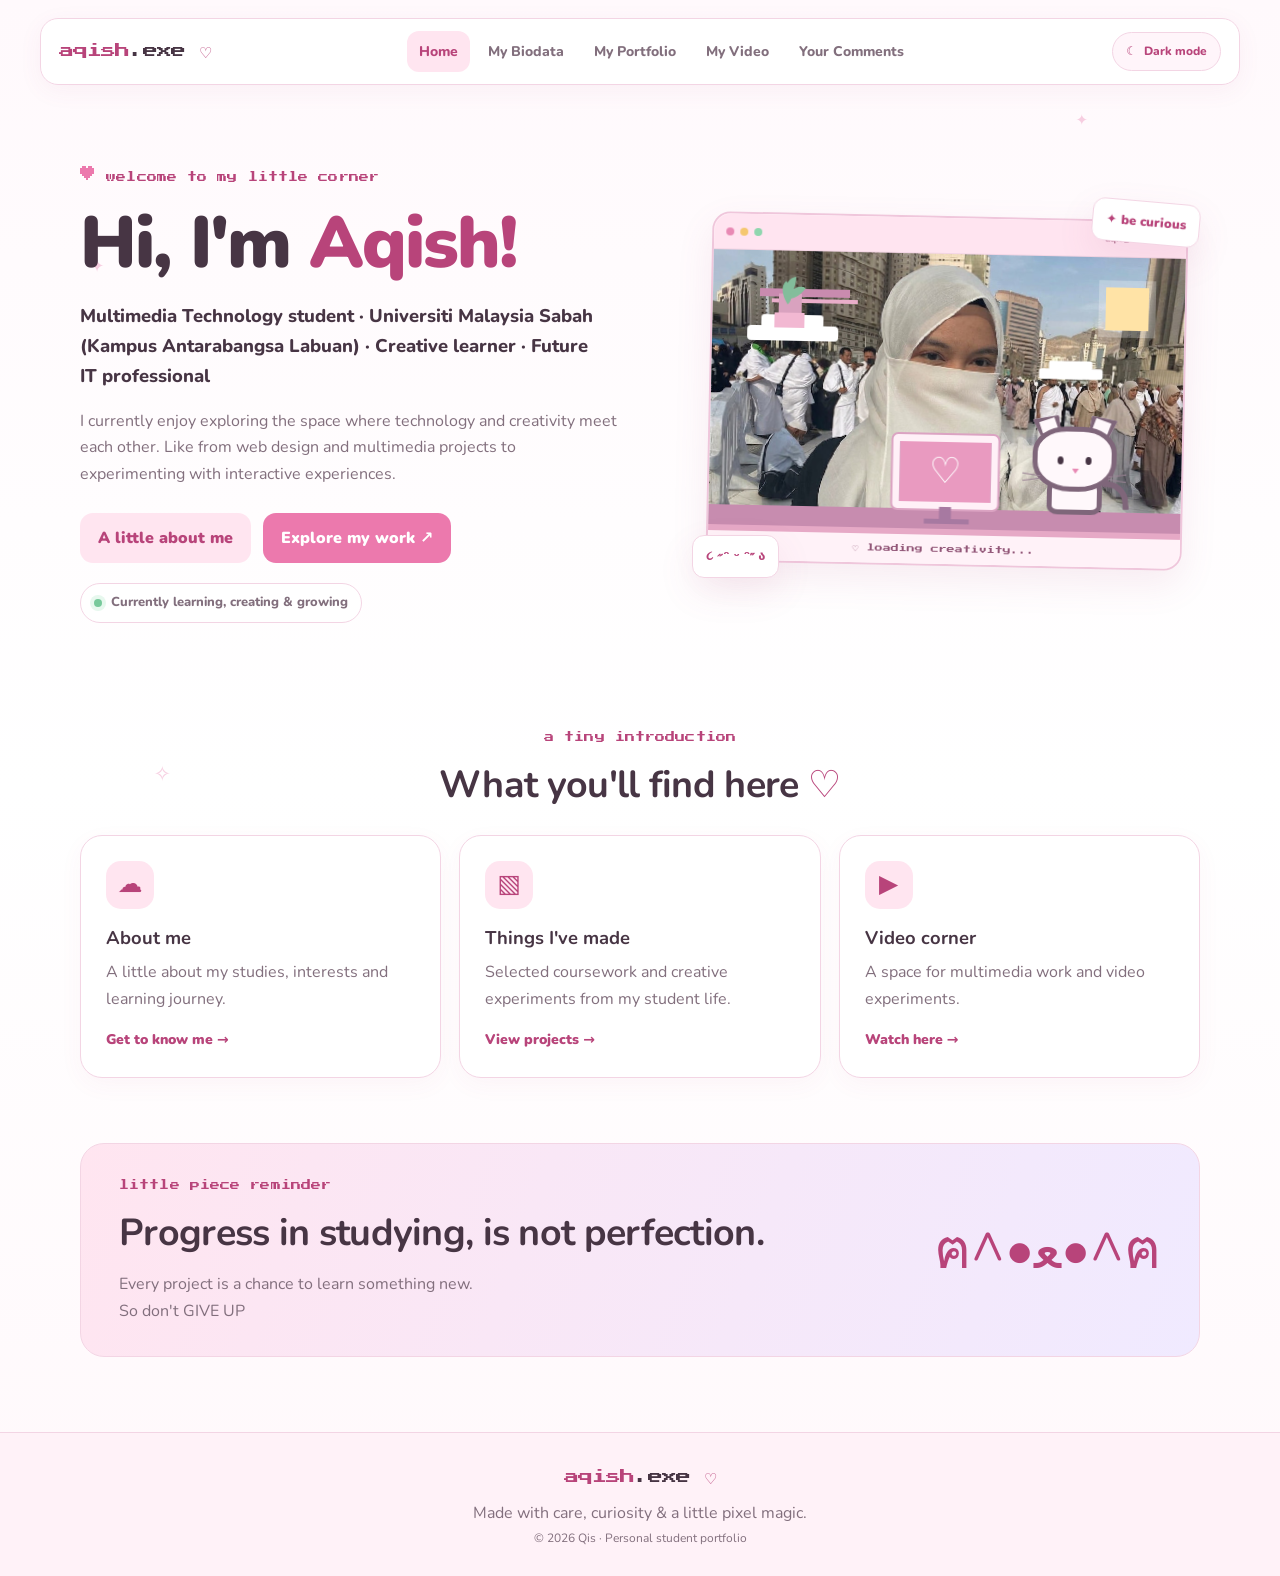
==== index.html @ 96b13cdb "Add files via upload" ====
<!doctype html>
<html lang="en">
<head>
  <meta charset="utf-8">
  <meta name="viewport" content="width=device-width, initial-scale=1">
  <meta name="description" content="Qis's pastel pixel-inspired personal portfolio.">
  <title>Qis.exe ♡ | Home</title>
  <link rel="stylesheet" href="css/style.css">
  <script src="js/main.js" defer></script>
</head>
<body>

  <!-- BACKGROUND PIXEL SKY -->
  <div class="pixel-sky" aria-hidden="true">
    <span>✦</span><span>♡</span><span>✧</span><span>✦</span>
  </div>

  <!-- HEADER -->
  <header class="site-header">
    <a class="logo" href="index.html" aria-label="Qis home">aqish<span>.exe</span> ♡</a>
    <button class="menu-toggle" aria-expanded="false" aria-controls="site-nav">
      ☰ <span class="sr-only">Toggle navigation</span>
    </button>
    <nav id="site-nav" class="site-nav" aria-label="Main navigation">
      <a class="active" href="index.html">Home</a>
      <a href="biodata.html">My Biodata</a>
      <a href="portfolio.html">My Portfolio</a>
      <a href="video.html">My Video</a>
      <a href="comments.html">Your Comments</a>
    </nav>
    <button class="theme-toggle" id="theme-toggle" type="button" aria-label="Switch to dark mode" title="Switch theme">
      ☾ <span>Dark mode</span>
    </button>
  </header>

  <!-- MAIN CONTENT -->
  <main>
    
    <!-- HERO SECTION -->
    <section class="hero container">
      
      <!-- HERO TEXT -->
      <div class="hero-copy">
        <p class="eyebrow"><span class="pixel-heart">♥</span> welcome to my little corner</p>
        <h1>Hi, I'm <span class="pink-text">Aqish!</span></h1>
        <p class="hero-subtitle">Multimedia Technology student · Universiti Malaysia Sabah (Kampus Antarabangsa Labuan) · Creative learner · Future IT professional</p>
        <p class="body-copy">I currently enjoy exploring the space where technology and creativity meet each other. Like from web design and multimedia projects to experimenting with interactive experiences.</p>
        
        <div class="hero-actions">
          <a class="button button-soft" href="biodata.html">A little about me</a>
          <a class="button button-primary" href="portfolio.html">Explore my work ↗</a>
        </div>
        
        <div class="status-pill">
          <span class="status-dot"></span> Currently learning, creating & growing
        </div>
      </div>

      <!-- HERO ART / PIXEL ROOM -->
      <div class="hero-art">
        <div class="art-window">
          <div class="window-bar">
            <span></span><span></span><span></span>
            <b>aqis_world.exe</b>
          </div>
          
          <div class="pixel-room" role="img" aria-label="Decorative pastel pixel-style room with a cat and computer">
            <div class="pixel-sun"></div>
            <div class="pixel-cloud cloud-one"></div>
            <div class="pixel-cloud cloud-two"></div>
            
            <div class="shelf"></div>
            <div class="plant">
              <i></i><i></i><i></i><b></b>
            </div>
            <div class="my-avatar">
        <img src="assets\w.png" alt="Aqish">
      </div>
            <div class="desk"></div>
            <div class="monitor">
              <div class="screen-heart">♡</div>
              <div class="monitor-stand"></div>
            </div>
            
            <div class="cat">
              <div class="cat-ear left"></div>
              <div class="cat-ear right"></div>
              <div class="cat-face">
                <i class="eye left"></i>
                <i class="eye right"></i>
                <i class="nose"></i>
                <i class="whisker w1"></i>
                <i class="whisker w2"></i>
                <i class="whisker w3"></i>
                <i class="whisker w4"></i>
              </div>
              <div class="cat-body"></div>
              <div class="cat-tail"></div>
            </div>
            
            <div class="room-caption">♡ loading creativity...</div>
          </div>
        </div>
        
        <div class="floating-note note-top">✦ be curious</div>
        <div class="floating-note note-bottom">૮ ˶ᵔ ᵕ ᵔ˶ ა</div>
      </div>

    </section>

    <!-- FEATURE GRID SECTION -->
    <section class="container section-block">
      <div class="section-heading">
        <p class="eyebrow">a tiny introduction</p>
        <h2>What you'll find here <span class="pink-text">♡</span></h2>
      </div>
      
      <div class="feature-grid">
        <a class="feature-card" href="biodata.html">
          <span class="feature-icon">☁</span>
          <h3>About me</h3>
          <p>A little about my studies, interests and learning journey.</p>
          <span class="card-link">Get to know me →</span>
        </a>

        <a class="feature-card" href="portfolio.html">
          <span class="feature-icon">▧</span>
          <h3>Things I've made</h3>
          <p>Selected coursework and creative experiments from my student life.</p>
          <span class="card-link">View projects →</span>
        </a>

        <a class="feature-card" href="video.html">
          <span class="feature-icon">▶</span>
          <h3>Video corner</h3>
          <p>A space for multimedia work and video experiments.</p>
          <span class="card-link">Watch here →</span>
        </a>
      </div>
    </section>

    <!-- MINI BANNER -->
    <section class="container mini-banner">
      <div>
        <p class="eyebrow">little piece reminder</p>
        <h2>Progress in studying, is not perfection.</h2>
        <p>Every project is a chance to learn something new.<br> So don't GIVE UP</p>
      </div>
      <span class="banner-cat" aria-hidden="true">ฅ^•ﻌ•^ฅ</span>
    </section>

  </main>

  <!-- FOOTER -->
  <footer class="site-footer">
    <a class="logo" href="index.html">aqish<span>.exe</span> ♡</a>
    <p>Made with care, curiosity & a little pixel magic.</p>
    <p class="footer-small">© <span data-year></span> Qis · Personal student portfolio</p>
  </footer>

</body>
</html>
---- css/style.css ----
@import url('https://fonts.googleapis.com/css2?family=Nunito:wght@400;500;600;700;800;900&family=Press+Start+2P&display=swap');

:root {
  --pink: #ec79ad;
  --pink-dark: #b8447a;
  --pink-light: #ffe5f0;
  --pink-pale: #fff5fa;
  --lavender: #eee8ff;
  --ink: #473544;
  --muted: #826f7d;
  --white: #fff;
  --line: #f3d5e4;
  --shadow: 0 14px 36px rgba(176, 75, 125, .10);
  --radius: 22px;
  --pixel: 'Press Start 2P', monospace;
  --body: 'Nunito', system-ui, sans-serif;
}

*,
*::before,
*::after {
  box-sizing: border-box;
}

html {
  scroll-behavior: smooth;
}

body {
  margin: 0;
  background: linear-gradient(180deg, #fff9fc 0%, #fff 50%, #fff8fb 100%);
  color: var(--ink);
  font-family: var(--body);
  font-size: 16px;
  line-height: 1.65;
}

a {
  color: inherit;
  text-decoration: none;
}

img,
video {
  max-width: 100%;
}

button,
input,
textarea,
select {
  font: inherit;
}

.container {
  width: min(1120px, calc(100% - 40px));
  margin-inline: auto;
}

/* =====================================================
   HEADER & NAVIGATION
   ================================================     */
.site-header {
  width: min(1200px, calc(100% - 40px));
  margin: 18px auto 0;
  padding: 12px 18px;
  display: flex;
  align-items: center;
  justify-content: space-between;
  gap: 20px;
  background: rgba(255, 255, 255, .88);
  border: 1px solid var(--line);
  border-radius: 18px;
  box-shadow: 0 6px 24px rgba(176, 75, 125, .06);
  position: relative;
  z-index: 5;
}

.logo {
  font-family: var(--pixel);
  font-size: 15px;
  white-space: nowrap;
  color: var(--pink-dark);
  letter-spacing: -1px;
}

.logo span {
  color: var(--ink);
}

.site-nav {
  display: flex;
  align-items: center;
  gap: 6px;
}

.site-nav a {
  padding: 9px 12px;
  border-radius: 12px;
  color: var(--muted);
  font-weight: 800;
  font-size: 14px;
  transition: background .2s, color .2s, transform .2s;
}

.site-nav a:hover,
.site-nav a.active {
  background: var(--pink-light);
  color: var(--pink-dark);
}

.site-nav a:hover {
  transform: translateY(-2px);
}

.menu-toggle {
  display: none;
  border: 1px solid var(--line);
  background: var(--pink-pale);
  color: var(--pink-dark);
  border-radius: 10px;
  padding: 7px 11px;
  cursor: pointer;
}

/* =====================================================
   HERO SECTION (HOME)
   ================================================     */
.hero {
  display: grid;
  grid-template-columns: 1.05fr .95fr;
  gap: 55px;
  align-items: center;
  padding-top: 75px;
  padding-bottom: 75px;
  min-height: 550px;
}

.eyebrow {
  font-family: var(--pixel);
  font-size: 10px;
  line-height: 1.8;
  color: var(--pink-dark);
  letter-spacing: .1px;
  margin: 0 0 16px;
}

.pixel-heart {
  color: var(--pink);
  font-size: 16px;
}

.hero h1,
.page-intro h1 {
  font-size: clamp(2.6rem, 6vw, 4.5rem);
  letter-spacing: -2px;
  line-height: 1.08;
  margin: 0 0 18px;
  font-weight: 900;
}

.pink-text {
  color: var(--pink-dark);
}

.hero-subtitle {
  font-size: 1.15rem;
  font-weight: 800;
  max-width: 520px;
  margin: 0 0 12px;
}

.body-copy {
  color: var(--muted);
  max-width: 540px;
}

.hero-actions {
  display: flex;
  flex-wrap: wrap;
  gap: 12px;
  margin: 26px 0 20px;
}

.button {
  display: inline-flex;
  align-items: center;
  justify-content: center;
  gap: 8px;
  border: 0;
  border-radius: 13px;
  padding: 12px 18px;
  font-weight: 900;
  cursor: pointer;
  transition: transform .2s, box-shadow .2s, background .2s;
}

.button:hover {
  transform: translateY(-3px);
  box-shadow: 0 8px 18px rgba(176, 75, 125, .16);
}

.button-primary {
  background: var(--pink);
  color: white;
}

.button-primary:hover {
  background: var(--pink-dark);
}

.button-soft {
  background: var(--pink-light);
  color: var(--pink-dark);
}

.status-pill {
  display: inline-flex;
  align-items: center;
  gap: 9px;
  border: 1px solid var(--line);
  background: white;
  border-radius: 99px;
  padding: 8px 13px;
  color: var(--muted);
  font-size: 13px;
  font-weight: 800;
}

.status-dot {
  width: 8px;
  height: 8px;
  background: #77c99b;
  border-radius: 50%;
  box-shadow: 0 0 0 4px #e7f8ee;
}

/* =====================================================
   HERO ART / PIXEL ROOM
   ================================================     */
.hero-art {
  position: relative;
  padding: 15px;
}

.art-window {
  overflow: hidden;
  background: white;
  border: 2px solid #efc6db;
  border-radius: 18px;
  box-shadow: var(--shadow);
  transform: rotate(1.2deg);
  animation: float 5s ease-in-out infinite;
}

.window-bar {
  height: 36px;
  background: #ffe4f0;
  display: flex;
  align-items: center;
  gap: 6px;
  padding: 0 12px;
  border-bottom: 1px solid var(--line);
}

.window-bar>span {
  height: 8px;
  width: 8px;
  border-radius: 50%;
  background: #e889b4;
}

.window-bar>span:nth-child(2) {
  background: #f5c76f;
}

.window-bar>span:nth-child(3) {
  background: #8fd6ae;
}

.window-bar b {
  font-size: 10px;
  color: #9e5478;
  margin-left: auto;
}

.pixel-room {
  height: 310px;
  position: relative;
  overflow: hidden;
  background: linear-gradient(#dff4ff 0 56%, #f7d9e8 56%);
  image-rendering: pixelated;
}

.pixel-sun {
  position: absolute;
  width: 43px;
  height: 43px;
  background: #ffe3a6;
  right: 36px;
  top: 30px;
  box-shadow: 0 0 0 7px rgba(255, 255, 255, .25);
}

.pixel-cloud {
  position: absolute;
  width: 64px;
  height: 15px;
  background: #fff;
  border-radius: 4px;
  top: 75px;
  left: 35px;
  box-shadow: 13px -12px 0 -1px #fff, 27px 0 #fff;
}

.cloud-two {
  left: auto;
  right: 90px;
  top: 110px;
  transform: scale(.7);
}

.shelf {
  position: absolute;
  top: 38px;
  left: 10%;
  width: 90px;
  height: 8px;
  background: #c98baf;
  box-shadow: 10px 8px 0 -2px #e9aeca;
}

.plant {
  position: absolute;
  left: 14%;
  width: 23px;
  height: 34px;
  background: #d9a2bf;
  top: 43px;
}

.plant i {
  position: absolute;
  bottom: 25px;
  left: 2px;
  width: 12px;
  height: 20px;
  background: #83bd9b;
  transform: rotate(-35deg);
  border-radius: 100% 0 100% 0;
}

.plant i:nth-child(2) {
  left: 10px;
  transform: rotate(35deg);
}

.plant i:nth-child(3) {
  left: 5px;
  bottom: 31px;
  transform: rotate(0);
}

.plant b {
  position: absolute;
  bottom: 0;
  left: -4px;
  width: 30px;
  height: 15px;
  background: #f2b8d2;
}

.desk {
  position: absolute;
  bottom: 35px;
  left: 0;
  right: 0;
  height: 20px;
  background: #c78caf;
  box-shadow: 0 20px 0 20px #e6a9c6;
}

.monitor {
  position: absolute;
  bottom: 55px;
  left: 50%;
  transform: translateX(-50%);
  width: 105px;
  height: 74px;
  background: #a779a1;
  border: 7px solid #fff0f7;
  border-radius: 5px;
  box-shadow: 0 0 0 2px #dba3c2;
}

.monitor:after {
  content: "";
  position: absolute;
  bottom: -19px;
  left: 40px;
  width: 12px;
  height: 14px;
  background: #a779a1;
}

.screen-heart {
  position: absolute;
  inset: 0;
  display: grid;
  place-items: center;
  color: white;
  font-size: 36px;
  background: #e99ac0;
}

.monitor-stand {
  position: absolute;
  bottom: -22px;
  left: 25px;
  width: 45px;
  height: 5px;
  background: #a779a1;
}

.cat {
  position: absolute;
  bottom: 53px;
  right: 13%;
  width: 92px;
  height: 100px;
  animation: catBob 3s ease-in-out infinite;
}

.cat-ear {
  position: absolute;
  top: 1px;
  width: 26px;
  height: 31px;
  background: #fff8fb;
  border: 5px solid #7f667a;
  z-index: 2;
}

.cat-ear.left {
  left: 8px;
  transform: rotate(-20deg);
  clip-path: polygon(0 0, 100% 15%, 80% 100%, 15% 100%);
}

.cat-ear.right {
  right: 8px;
  transform: rotate(20deg);
  clip-path: polygon(0 15%, 100% 0, 85% 100%, 20% 100%);
}

.cat-face {
  position: absolute;
  z-index: 3;
  top: 13px;
  left: 4px;
  width: 84px;
  height: 65px;
  border: 5px solid #7f667a;
  background: #fff8fb;
  border-radius: 40% 40% 45% 45%;
}

.eye {
  position: absolute;
  top: 25px;
  width: 6px;
  height: 8px;
  background: #473544;
  border-radius: 50%;
}

.eye.left {
  left: 20px;
}

.eye.right {
  right: 20px;
}

.nose {
  position: absolute;
  top: 37px;
  left: 35px;
  width: 7px;
  height: 5px;
  background: #e889b4;
  clip-path: polygon(0 0, 100% 0, 50% 100%);
}

.whisker {
  position: absolute;
  width: 18px;
  height: 1px;
  background: #9b8495;
  top: 43px;
}

.w1 {
  left: -15px;
  transform: rotate(8deg);
}

.w2 {
  left: -15px;
  top: 48px;
  transform: rotate(-8deg);
}

.w3 {
  right: -15px;
  transform: rotate(-8deg);
}

.w4 {
  right: -15px;
  top: 48px;
  transform: rotate(8deg);
}

.cat-body {
  position: absolute;
  bottom: -1px;
  left: 19px;
  width: 55px;
  height: 44px;
  border: 5px solid #7f667a;
  border-radius: 45% 45% 20% 20%;
  background: #fff8fb;
}

.cat-tail {
  position: absolute;
  bottom: 4px;
  right: -8px;
  width: 25px;
  height: 30px;
  border: 6px solid #7f667a;
  border-left: 0;
  border-bottom: 0;
  border-radius: 0 22px 0 0;
  transform: rotate(-5deg);
}

.room-caption {
  position: absolute;
  bottom: 0;
  left: 0;
  right: 0;
  text-align: center;
  font-family: var(--pixel);
  font-size: 8px;
  color: #925778;
  background: #fff2f8;
  padding: 8px;
}

.floating-note {
  position: absolute;
  background: white;
  border: 1px solid var(--line);
  border-radius: 12px;
  padding: 10px 13px;
  box-shadow: var(--shadow);
  font-weight: 900;
  color: var(--pink-dark);
  font-size: 13px;
  animation: float 4s ease-in-out infinite;
}

.note-top {
  top: 0;
  right: 0;
  transform: rotate(5deg);
}

.note-bottom {
  bottom: 3px;
  left: -2px;
  animation-delay: -2s;
}

/* =====================================================
   SECTIONS, CARDS & GRIDS
   ================================================     */
.section-block {
  padding-top: 30px;
  padding-bottom: 65px;
}

.section-heading {
  text-align: center;
  margin: 0 auto 28px;
  max-width: 720px;
}

.section-heading h2,
.mini-banner h2 {
  font-size: clamp(1.7rem, 3vw, 2.35rem);
  line-height: 1.2;
  margin: 0 0 10px;
  letter-spacing: -.7px;
}

.section-heading p:last-child {
  margin-bottom: 0;
}

.feature-grid {
  display: grid;
  grid-template-columns: repeat(3, 1fr);
  gap: 18px;
}

.feature-card,
.card-surface {
  background: white;
  border: 1px solid var(--line);
  border-radius: var(--radius);
  padding: 25px;
  box-shadow: 0 7px 24px rgba(176, 75, 125, .045);
}

.feature-card {
  transition: transform .2s, box-shadow .2s;
}

.feature-card:hover {
  transform: translateY(-5px);
  box-shadow: var(--shadow);
}

.feature-icon {
  display: grid;
  place-items: center;
  width: 48px;
  height: 48px;
  border-radius: 15px;
  background: var(--pink-light);
  color: var(--pink-dark);
  font-size: 25px;
  margin-bottom: 14px;
}

.feature-card h3 {
  margin: 0 0 6px;
  font-size: 1.15rem;
}

.feature-card p {
  margin: 0 0 14px;
  color: var(--muted);
}

.card-link,
.text-link {
  color: var(--pink-dark);
  font-weight: 900;
  font-size: 14px;
}

.mini-banner {
  margin-bottom: 75px;
  background: linear-gradient(110deg, #ffe5f0, #f0eaff);
  border: 1px solid var(--line);
  border-radius: 24px;
  padding: 32px 38px;
  display: flex;
  align-items: center;
  justify-content: space-between;
  gap: 20px;
}

.mini-banner p:last-child {
  margin-bottom: 0;
  color: var(--muted);
}

.banner-cat {
  font-size: clamp(2rem, 5vw, 3.5rem);
  color: var(--pink-dark);
  white-space: nowrap;
}

/* =====================================================
   FOOTER & PAGES
   ================================================     */
.site-footer {
  text-align: center;
  padding: 32px 20px 24px;
  background: #fff2f8;
  border-top: 1px solid var(--line);
  color: var(--muted);
}

.site-footer .logo {
  display: inline-block;
  margin-bottom: 7px;
}

.site-footer p {
  margin: 3px 0;
}

.footer-small {
  font-size: 12px;
}

.page-main {
  padding-top: 55px;
  padding-bottom: 65px;
}

.page-intro {
  text-align: center;
  max-width: 750px;
  margin: 0 auto 40px;
}

.page-intro h1 {
  font-size: clamp(2.4rem, 5vw, 3.7rem);
}

.page-intro>p:last-child {
  color: var(--muted);
  font-size: 1.05rem;
}

/* =====================================================
   BIODATA PAGE LAYOUT
   ================================================     */
.bio-layout {
  display: grid;
  grid-template-columns: .72fr 1.5fr;
  gap: 22px;
  align-items: start;
}

.profile-card {
  text-align: center;
  position: sticky;
  top: 20px;
}

.avatar-placeholder {
  width: 160px;
  height: 160px;
  margin: 0 auto 16px;
  border-radius: 28px;
  display: grid;
  place-items: center;
  background: linear-gradient(135deg, #ffe3f0, #eae4ff);
  border: 2px dashed #e6a6c6;
  font-size: 42px;
}

.profile-card h2 {
  margin: 0;
}
.avatar-placeholder {
  width: 120px;
  height: 120px;
  border-radius: 30px;
  overflow: hidden;
  background-color: #ffe6f0; /* Warna latar belakang untuk isi ruang kosong */
}

.avatar-img {
  width: 100%;
  height: 100%;
  object-fit: contain;     /* Tunjuk keseluruhan gambar */
  object-position: center;
}
.avatar-img {
  width: 100%;
  height: 100%;
  object-fit: contain;     /* Tunjuk keseluruhan gambar */
  object-position: center;
}

.muted,
.small-note {
  color: var(--muted);
}

.muted {
  margin-top: 4px;
}

.tag-row {
  display: flex;
  flex-wrap: wrap;
  gap: 7px;
  margin: 13px 0;
}

.profile-card .tag-row {
  justify-content: center;
}

.tag {
  display: inline-flex;
  background: #fff0f7;
  color: #a34d78;
  border: 1px solid #f6d6e5;
  border-radius: 99px;
  padding: 4px 10px;
  font-size: 12px;
  font-weight: 900;
}

.small-note {
  font-size: 12px;
  line-height: 1.55;
}

.bio-content {
  display: grid;
  gap: 18px;
}

.bio-content h2,
.video-info h2,
.video-side h2,
.form-intro h2 {
  margin: 0 0 10px;
  font-size: 1.25rem;
}

.bio-content p {
  margin: 0;
}

.facts-list {
  margin: 0;
}

.facts-list div {
  display: grid;
  grid-template-columns: 145px 1fr;
  gap: 15px;
  padding: 11px 0;
  border-bottom: 1px dashed var(--line);
}

.facts-list div:last-child {
  border-bottom: 0;
}

.facts-list dt {
  font-weight: 900;
  color: var(--pink-dark);
}

.facts-list dd {
  margin: 0;
}

.skill {
  margin: 15px 0;
}

.skill>div:first-child {
  display: flex;
  justify-content: space-between;
  gap: 10px;
  font-size: 14px;
  font-weight: 900;
}

.skill>div:first-child span:last-child {
  color: var(--muted);
  font-weight: 700;
}

.skill-track {
  height: 9px;
  background: #f8eaf1;
  border-radius: 99px;
  overflow: hidden;
  margin-top: 7px;
}

.skill-track span {
  display: block;
  height: 100%;
  border-radius: 99px;
  background: linear-gradient(90deg, #ed8bb8, #c6a5ef);
}

/* TIMETABLE */
.table-wrap {
  overflow-x: auto;
  border: 1px solid var(--line);
  border-radius: 16px;
  background: white;
  box-shadow: var(--shadow);
}

.timetable {
  border-collapse: collapse;
  width: 100%;
  min-width: 690px;
  text-align: center;
}

.timetable caption {
  padding: 13px;
  font-weight: 900;
  color: var(--pink-dark);
  text-align: left;
}

.timetable th,
.timetable td {
  padding: 13px 12px;
  border: 1px solid #f5e0ea;
  font-size: 14px;
}

.timetable thead th {
  background: #ffe8f2;
  color: #99446f;
}

.timetable tbody th {
  background: #fff6fa;
}

.break-cell {
  background: #f5f0ff;
  color: #7961a4;
  font-weight: 900;
}

.notice {
  padding: 15px 18px;
  background: #fff4d9;
  border: 1px solid #f4dfaa;
  border-radius: 14px;
  margin-bottom: 24px;
  color: #765b30;
}

/* =====================================================
   PORTFOLIO PAGE
   ================================================     */
.project-grid {
  display: grid;
  grid-template-columns: repeat(3, 1fr);
  gap: 20px;
}

.project-card {
  overflow: hidden;
  background: white;
  border: 1px solid var(--line);
  border-radius: 20px;
  box-shadow: 0 7px 24px rgba(176, 75, 125, .045);
  transition: transform .2s, box-shadow .2s;
}

.project-card:hover {
  transform: translateY(-4px);
  box-shadow: var(--shadow);
}

.project-visual {
  height: 170px;
  display: flex;
  flex-direction: column;
  align-items: center;
  justify-content: center;
  gap: 10px;
  position: relative;
  overflow: hidden;
}

.visual-web {
  background: repeating-linear-gradient(0deg, #fbd9e9 0 12px, #ffeaf3 12px 24px);
}

.visual-ar {
  background: linear-gradient(135deg, #dff7f0, #dbeaff);
}

.visual-3d {
  background: linear-gradient(135deg, #e8e0ff, #ffddec);
}

.visual-story {
  background: linear-gradient(135deg, #fff0c9, #ffdeeb);
}

.visual-ui {
  background: linear-gradient(135deg, #ffe1ee, #e7e2ff);
}

.visual-symbol {
  font-family: var(--pixel);
  font-size: clamp(18px, 2.5vw, 27px);
  color: #9c4d78;
  text-shadow: 3px 3px 0 white;
}

.visual-label {
  background: rgba(255, 255, 255, .8);
  border: 1px solid rgba(255, 255, 255, .8);
  padding: 5px 10px;
  border-radius: 99px;
  font-size: 11px;
  font-weight: 900;
  color: #8b5876;
}

.project-body {
  padding: 20px;
}

.project-type {
  font-family: var(--pixel);
  font-size: 8px;
  letter-spacing: .2px;
  color: var(--pink-dark);
  margin: 0 0 10px;
}

.project-body h2 {
  font-size: 1.15rem;
  line-height: 1.3;
  margin: 0 0 9px;
}

.project-body>p:not(.project-type):not(.project-status) {
  font-size: 14px;
  color: var(--muted);
  margin: 0;
}

.project-status {
  font-size: 12px;
  font-weight: 900;
  color: #8e6b84;
  margin: 14px 0 0;
}

.add-card {
  padding: 25px;
  display: flex;
  flex-direction: column;
  align-items: flex-start;
  justify-content: center;
  background: #fff9fc;
  border-style: dashed;
}

.add-icon {
  width: 45px;
  height: 45px;
  display: grid;
  place-items: center;
  background: var(--pink-light);
  border-radius: 14px;
  color: var(--pink-dark);
  font-size: 27px;
}

.add-card h2 {
  font-size: 1.15rem;
  margin: 15px 0 5px;
}

.add-card p {
  font-size: 14px;
  color: var(--muted);
}

/* =====================================================
   VIDEO PAGE & SHOWCASE
   ================================================     */
.video-layout {
  display: grid;
  grid-template-columns: 1.5fr .8fr;
  gap: 22px;
  align-items: start;
}

.video-card {
  padding: 0;
  overflow: hidden;
}

.video-frame {
  background: #2b2230;
  aspect-ratio: 16/9;
  display: grid;
  place-items: center;
}

.video-frame video {
  width: 100%;
  height: 100%;
  object-fit: contain;
}

.video-info {
  padding: 23px;
}

.video-info p:not(.project-type) {
  color: var(--muted);
}

code {
  background: #fff0f7;
  color: #a34473;
  border-radius: 5px;
  padding: 2px 5px;
}

.video-side .feature-icon {
  margin-bottom: 12px;
}

.check-list {
  padding-left: 20px;
  color: var(--muted);
}

.check-list li {
  margin: 9px 0;
}

.tip-box {
  background: #fff1f7;
  border-radius: 13px;
  padding: 13px;
  color: #9b4d76;
  font-size: 13px;
  font-weight: 700;
}

.video-showcase {
  display: flex;
  flex-direction: column;
  gap: 34px;
  margin: 35px 0 55px;
}

.showcase-row {
  display: grid;
  grid-template-columns: minmax(0, 1.25fr) minmax(260px, .85fr);
  align-items: center;
  gap: 30px;
  padding: 22px;
  background: var(--white);
  border: 1px solid var(--line);
  border-radius: var(--radius);
  box-shadow: 0 7px 24px rgba(176, 75, 125, .06);
  transition: transform .25s ease, box-shadow .25s ease, border-color .25s ease;
}

.showcase-row:hover {
  transform: translateY(-4px);
  border-color: #eab4ce;
  box-shadow: var(--shadow);
}

.showcase-row.reverse-row {
  grid-template-columns: minmax(0, 1.25fr) minmax(260px, .85fr);
}

.showcase-video {
  position: relative;
  min-width: 0;
  overflow: hidden;
  border: 1px solid #ead1df;
  border-radius: 17px;
  background: #2b2230;
  box-shadow: 0 8px 22px rgba(71, 53, 68, .12);
}

.showcase-video video {
  display: block;
  width: 100%;
  aspect-ratio: 16 / 9;
  object-fit: contain;
  background: #211b25;
  transition: transform .45s ease;
}

.showcase-video:hover video {
  transform: scale(1.015);
}

.video-number {
  position: absolute;
  top: 12px;
  left: 12px;
  z-index: 2;
  max-width: calc(100% - 24px);
  padding: 7px 11px;
  border: 1px solid rgba(255, 255, 255, .35);
  border-radius: 99px;
  background: rgba(71, 53, 68, .78);
  color: #fff;
  font-family: var(--body);
  font-size: 10px;
  font-weight: 900;
  letter-spacing: 1px;
  pointer-events: none;
  backdrop-filter: blur(6px);
}

.showcase-description {
  min-width: 0;
  padding: 8px 10px;
}

.showcase-description h2 {
  margin: 0 0 12px;
  color: var(--ink);
  font-size: clamp(1.35rem, 2.4vw, 1.8rem);
  line-height: 1.25;
  letter-spacing: -.5px;
}

.showcase-description > p:not(.project-type):not(.video-caption) {
  margin: 0;
  color: var(--muted);
  font-size: 14px;
  line-height: 1.8;
}

.showcase-description .project-type {
  margin: 0 0 11px;
  color: var(--pink-dark);
}

.video-tags {
  display: flex;
  flex-wrap: wrap;
  gap: 7px;
  margin-top: 18px;
}

.video-tags span {
  display: inline-flex;
  align-items: center;
  padding: 6px 11px;
  border: 1px solid #f3d5e4;
  border-radius: 99px;
  background: var(--pink-pale);
  color: var(--pink-dark);
  font-size: 11px;
  font-weight: 800;
}

.video-caption {
  margin: 17px 0 0;
  color: var(--pink-dark);
  font-size: 13px;
  font-style: italic;
  font-weight: 800;
}

/* =====================================================
   COMMENTS & FORM PAGE
   ================================================     */
.form-layout {
  display: grid;
  grid-template-columns: .8fr 1.2fr;
  gap: 22px;
  align-items: start;
}

.form-intro {
  background: linear-gradient(160deg, #fff, #fff3f9);
}

.big-heart {
  font-size: 60px;
  line-height: 1;
  color: var(--pink);
  display: block;
  margin-bottom: 18px;
}

.form-intro>p {
  color: var(--muted);
}

.contact-detail {
  display: flex;
  gap: 13px;
  margin: 25px 0;
}

.contact-detail>span {
  flex: none;
  width: 40px;
  height: 40px;
  border-radius: 12px;
  background: var(--pink-light);
  display: grid;
  place-items: center;
  color: var(--pink-dark);
  font-size: 20px;
}

.contact-detail strong {
  display: block;
}

.contact-detail p {
  font-size: 13px;
  margin: 2px 0;
  color: var(--muted);
}

.comment-form {
  display: grid;
  gap: 18px;
}

.form-row {
  display: grid;
  gap: 7px;
  margin: 0;
}

.form-row label,
.form-row legend {
  font-weight: 900;
  font-size: 14px;
}
.form-row input:not([type=radio]):not([type=checkbox]),
.form-row select,
.form-row textarea {
  width: 100%;
  border: 1px solid #4a3d5c; /* Garisan tepi lebih gelap sikit */
  border-radius: 11px;
  background: #2b2336;     /* Latar belakang jadi gelap */
  padding: 11px 13px;
  color: #ffffff;          /* Teks taip jadi putih */
  outline: none;
  transition: border .2s, box-shadow .2s;
}

/* Tambah sekali untuk warna teks panduan (placeholder) */
.form-row input::placeholder,
.form-row textarea::placeholder {
  color: #a399b2;          /* Warna kelabu lembut untuk placeholder */
}

.form-row input:focus,
.form-row select:focus,
.form-row textarea:focus {
  border-color: var(--pink);
  box-shadow: 0 0 0 3px #ffe2ef;
}

.form-row textarea {
  resize: vertical;
}

.form-row small {
  font-size: 12px;
  color: var(--muted);
}

.rating-field {
  border: 0;
  padding: 0;
}

.rating-options {
  display: flex;
  flex-wrap: wrap;
  gap: 8px;
}

.rating-options label {
  display: flex;
  align-items: center;
  gap: 4px;
  border: 1px solid var(--line);
  border-radius: 10px;
  padding: 7px 9px;
  cursor: pointer;
  font-size: 12px;
}

.rating-options label:has(input:checked) {
  background: var(--pink-light);
  border-color: var(--pink);
  color: var(--pink-dark);
}

.rating-options span {
  color: #e4a23b;
}

.consent-line {
  font-size: 13px;
  color: var(--muted);
  display: flex;
  align-items: flex-start;
  gap: 9px;
}

.consent-line input {
  margin-top: 5px;
  accent-color: var(--pink);
}

.submit-button {
  width: 100%;
}

.form-note {
  font-size: 12px;
  color: var(--muted);
  margin: 0;
}

.form-result {
  border: 1px solid #b8e6c9;
  background: #f0fff5;
  color: #286640;
  padding: 15px;
  border-radius: 12px;
  overflow-wrap: anywhere;
}

.form-result h3 {
  margin: 0 0 7px;
  font-size: 1rem;
}

.form-result p {
  margin: 5px 0;
}

/* =====================================================
   BACKGROUND SKY & UTILITIES
   ================================================     */
.pixel-sky {
  position: fixed;
  inset: 0;
  pointer-events: none;
  overflow: hidden;
  z-index: -1;
}

.pixel-sky span {
  position: absolute;
  color: #f1a9ca;
  opacity: .55;
  animation: twinkle 4s ease-in-out infinite;
}

.pixel-sky span:nth-child(1) {
  left: 7%;
  top: 28%;
  font-size: 18px;
}

.pixel-sky span:nth-child(2) {
  right: 8%;
  top: 42%;
  font-size: 24px;
  animation-delay: -1s;
}

.pixel-sky span:nth-child(3) {
  left: 12%;
  bottom: 12%;
  font-size: 21px;
  animation-delay: -2s;
}

.pixel-sky span:nth-child(4) {
  right: 15%;
  top: 12%;
  font-size: 15px;
  animation-delay: -3s;
}

.sr-only {
  position: absolute;
  width: 1px;
  height: 1px;
  padding: 0;
  margin: -1px;
  overflow: hidden;
  clip: rect(0, 0, 0, 0);
  white-space: nowrap;
  border: 0;
}

/* =====================================================
   KEYFRAME ANIMATIONS
   ================================================     */
@keyframes float {
  0%, 100% {
    translate: 0 0;
  }
  50% {
    translate: 0 -8px;
  }
}

@keyframes catBob {
  0%, 100% {
    translate: 0 0;
  }
  50% {
    translate: 0 -4px;
  }
}

@keyframes twinkle {
  0%, 100% {
    opacity: .2;
    transform: scale(.8);
  }
  50% {
    opacity: .75;
    transform: scale(1.15);
  }
}

/* =====================================================
   RESPONSIVE MEDIA QUERIES
   ================================================     */
@media(max-width: 900px) {
  .site-header {
    flex-wrap: wrap;
  }
  .menu-toggle {
    display: block;
  }
  .site-nav {
    display: none;
    flex-basis: 100%;
    flex-direction: column;
    align-items: stretch;
    padding-top: 8px;
  }
  .site-nav.open {
    display: flex;
  }
  .site-nav a {
    padding: 11px 13px;
  }
  .hero {
    gap: 28px;
    padding-top: 55px;
  }
  .feature-grid,
  .project-grid {
    grid-template-columns: repeat(2, 1fr);
  }
  .bio-layout {
    grid-template-columns: .8fr 1.4fr;
  }
  .profile-card {
    position: static;
  }
  .form-layout {
    grid-template-columns: .7fr 1.3fr;
  }
  .showcase-row,
  .showcase-row.reverse-row {
    grid-template-columns: minmax(0, 1.1fr) minmax(220px, .9fr);
    gap: 20px;
    padding: 17px;
  }
}

@media(max-width: 650px) {
  .container,
  .site-header {
    width: calc(100% - 28px);
  }
  .site-header {
    margin-top: 10px;
    padding: 12px;
  }
  .logo {
    font-size: 12px;
  }
  .hero {
    grid-template-columns: 1fr;
    padding-top: 45px;
    padding-bottom: 45px;
    gap: 35px;
  }
  .hero h1 {
    font-size: 3.15rem;
  }
  .hero-art {
    max-width: 480px;
    width: 100%;
    margin: auto;
  }
  .pixel-room {
    height: 280px;
  }
  .hero-actions .button {
    flex: 1;
  }
  .section-block {
    padding-bottom: 45px;
  }
  .feature-grid,
  .project-grid {
    grid-template-columns: 1fr;
  }
  .feature-card {
    padding: 21px;
  }
  .mini-banner {
    padding: 25px;
    align-items: flex-start;
    margin-bottom: 45px;
  }
  .banner-cat {
    font-size: 1.8rem;
  }
  .page-main {
    padding-top: 40px;
  }
  .page-intro {
    margin-bottom: 28px;
  }
  .bio-layout,
  .video-layout,
  .form-layout {
    grid-template-columns: 1fr;
  }
  .profile-card {
    position: static;
  }
  .avatar-placeholder {
    width: 125px;
    height: 125px;
    font-size: 34px;
  }
  .facts-list div {
    grid-template-columns: 1fr;
    gap: 2px;
  }
  .facts-list dd {
    font-size: 14px;
  }
  .project-visual {
    height: 150px;
  }
  .form-intro {
    order: 2;
  }
  .comment-form {
    order: 1;
  }
  .rating-options {
    gap: 5px;
  }
  .rating-options label {
    padding: 7px;
  }
  .mini-banner h2 {
    font-size: 1.5rem;
  }
  .eyebrow {
    font-size: 9px;
  }
  .video-showcase {
    gap: 22px;
    margin-top: 25px;
  }
  .showcase-row,
  .showcase-row.reverse-row {
    grid-template-columns: 1fr;
    gap: 17px;
    padding: 13px;
    border-radius: 18px;
  }
  .showcase-video {
    border-radius: 13px;
  }
  .showcase-description {
    padding: 4px 3px 7px;
  }
  .showcase-description h2 {
    font-size: 1.35rem;
  }
  .showcase-description > p:not(.project-type):not(.video-caption) {
    font-size: 13px;
  }
}

@media(prefers-reduced-motion: reduce) {
  *,
  *::before,
  *::after {
    scroll-behavior: auto !important;
    animation-duration: .01ms !important;
    animation-iteration-count: 1 !important;
    transition-duration: .01ms !important;
  }
  .showcase-row,
  .showcase-video video {
    transition: none;
  }
  .showcase-row:hover,
  .showcase-video:hover video {
    transform: none;
  }
}
/* Tetapkan nisbah aspek kotak avatar kepada 6:19 */
.avatar-placeholder {
  aspect-ratio: 6 / 19;
  width: 100%;       /* Boleh ubah lebar ikut kesesuaian sidebar anda */
  max-width: 220px;  /* Hadkan saiz maksimum jika perlu */
  overflow: hidden;  /* Elak imej melimpah keluar dari kotak */
  border-radius: 12px; /* Cantikkan bucu jika mahu */
}

/* Pastikan imej memenuhi kotak dengan sempurna tanpa herot */
.avatar-img {
  width: 100%;
  height: 100%;
  object-fit: cover; /* Memastikan nisbah gambar dikekalkan */
  display: block;
}
/* =====================================================
   DARK MODE & INTERACTIVE FEATURES (THEME TOGGLE + LIGHTBOX)
   ================================================     */
.theme-toggle {
  flex: 0 0 auto;
  display: inline-flex;
  align-items: center;
  justify-content: center;
  gap: 7px;
  padding: 9px 13px;
  border: 1px solid var(--line);
  border-radius: 999px;
  background: var(--pink-pale);
  color: var(--pink-dark);
  font-weight: 800;
  font-size: 12px;
  cursor: pointer;
  transition: transform .2s, background .2s;
}

.theme-toggle:hover {
  transform: translateY(-2px);
}

:root[data-theme="dark"] {
  color-scheme: dark;
  --ink: #f6eaf1;
  --muted: #c6afbd;
  --white: #241d29;
  --line: #554052;
  --pink-pale: #352536;
  --pink-light: #57364d;
  --lavender: #383047;
  --shadow: 0 14px 36px rgba(0,0,0,.28);
}

:root[data-theme="dark"] body {
  background: linear-gradient(180deg,#211a25 0%,#29212e 55%,#211a25 100%);
  color: var(--ink);
}

:root[data-theme="dark"] .site-header,
:root[data-theme="dark"] .project-card,
:root[data-theme="dark"] .feature-card,
:root[data-theme="dark"] .info-card,
:root[data-theme="dark"] .content-card,
:root[data-theme="dark"] .notice,
:root[data-theme="dark"] .showcase-row,
:root[data-theme="dark"] .mini-banner,
:root[data-theme="dark"] .card-surface,
:root[data-theme="dark"] .table-wrap,
:root[data-theme="dark"] .comment-form {
  background: #302637;
  border-color: #554052;
  color: var(--ink);
}

/* Pindaan khas untuk pastikan teks di bahagian Video, Biodata & Comments jelas kelihatan dalam Mod Gelap */
:root[data-theme="dark"] .video-info p,
:root[data-theme="dark"] .video-side,
:root[data-theme="dark"] .check-list,
:root[data-theme="dark"] .tip-box,
:root[data-theme="dark"] .facts-list dd,
:root[data-theme="dark"] .bio-content p,
:root[data-theme="dark"] .form-intro p,
:root[data-theme="dark"] .contact-detail p,
:root[data-theme="dark"] .form-row small,
:root[data-theme="dark"] .form-note,
:root[data-theme="dark"] .small-note,
:root[data-theme="dark"] .muted {
  color: var(--ink) !important;
}

:root[data-theme="dark"] .site-footer {
  background: #1c1720;
  color: var(--ink);
}

:root[data-theme="dark"] input,
:root[data-theme="dark"] textarea,
:root[data-theme="dark"] select {
  background: #241d29;
  color: var(--ink);
  border-color: #665064;
}

:root[data-theme="dark"] .theme-toggle {
  background: #473247;
  color: #ffd3e8;
  border-color: #76516b;
}

:root[data-theme="dark"] .site-nav a {
  color: var(--ink);
}

:root[data-theme="dark"] .project-status,
:root[data-theme="dark"] .eyebrow {
  color: #f2a9ce;
}

:root[data-theme="dark"] .timetable tbody th {
  color: var(--ink);
  background: #241d29;
}

/* GALLERY & LIGHTBOX */
.gallery-section {
  margin-top: 64px;
  margin-bottom: 70px;
}

.photo-gallery {
  display: grid;
  grid-template-columns: repeat(3,minmax(0,1fr));
  gap: 18px;
  margin-top: 24px;
}

.gallery-item {
  padding: 0;
  overflow: hidden;
  border: 1px solid var(--line);
  border-radius: 18px;
  background: white;
  color: var(--ink);
  text-align: left;
  cursor: pointer;
  box-shadow: 0 7px 24px rgba(176,75,125,.07);
  transition: transform .2s, box-shadow .2s;
}

.gallery-item:hover,
.gallery-item:focus-visible {
  transform: translateY(-5px);
  box-shadow: var(--shadow);
  outline: 2px solid var(--pink);
  outline-offset: 3px;
}

.gallery-item img {
  display: block;
  width: 100%;
  aspect-ratio: 4/3;
  object-type: cover;
  object-fit: cover;
}

.gallery-item span {
  display: block;
  padding: 13px 15px;
  font-weight: 900;
  color: var(--pink-dark);
}

:root[data-theme="dark"] .gallery-item {
  background: #302637;
  border-color: #554052;
  color: var(--ink);
}

.gallery-lightbox[hidden] {
  display: none;
}

.gallery-lightbox {
  position: fixed;
  inset: 0;
  z-index: 1000;
  display: flex;
  align-items: center;
  justify-content: center;
  gap: 18px;
  padding: 28px;
  background: rgba(20,13,22,.92);
}

.gallery-lightbox figure {
  max-width: min(850px,75vw);
  max-height: 85vh;
  margin: 0;
  text-align: center;
}

.gallery-lightbox figure img {
  display: block;
  max-width: 100%;
  max-height: 76vh;
  margin: auto;
  object-fit: contain;
  border: 4px solid white;
  border-radius: 12px;
  box-shadow: 0 18px 60px rgba(0,0,0,.35);
}

.gallery-lightbox figcaption {
  padding-top: 12px;
  color: white;
  font-weight: 900;
}

.gallery-lightbox button {
  flex: 0 0 auto;
  width: 44px;
  height: 44px;
  border: 1px solid rgba(255,255,255,.45);
  border-radius: 50%;
  background: rgba(255,255,255,.12);
  color: white;
  font-size: 27px;
  cursor: pointer;
}

.gallery-lightbox .lightbox-close {
  position: absolute;
  top: 20px;
  right: 22px;
  font-size: 30px;
}

body.lightbox-open {
  overflow: hidden;
}
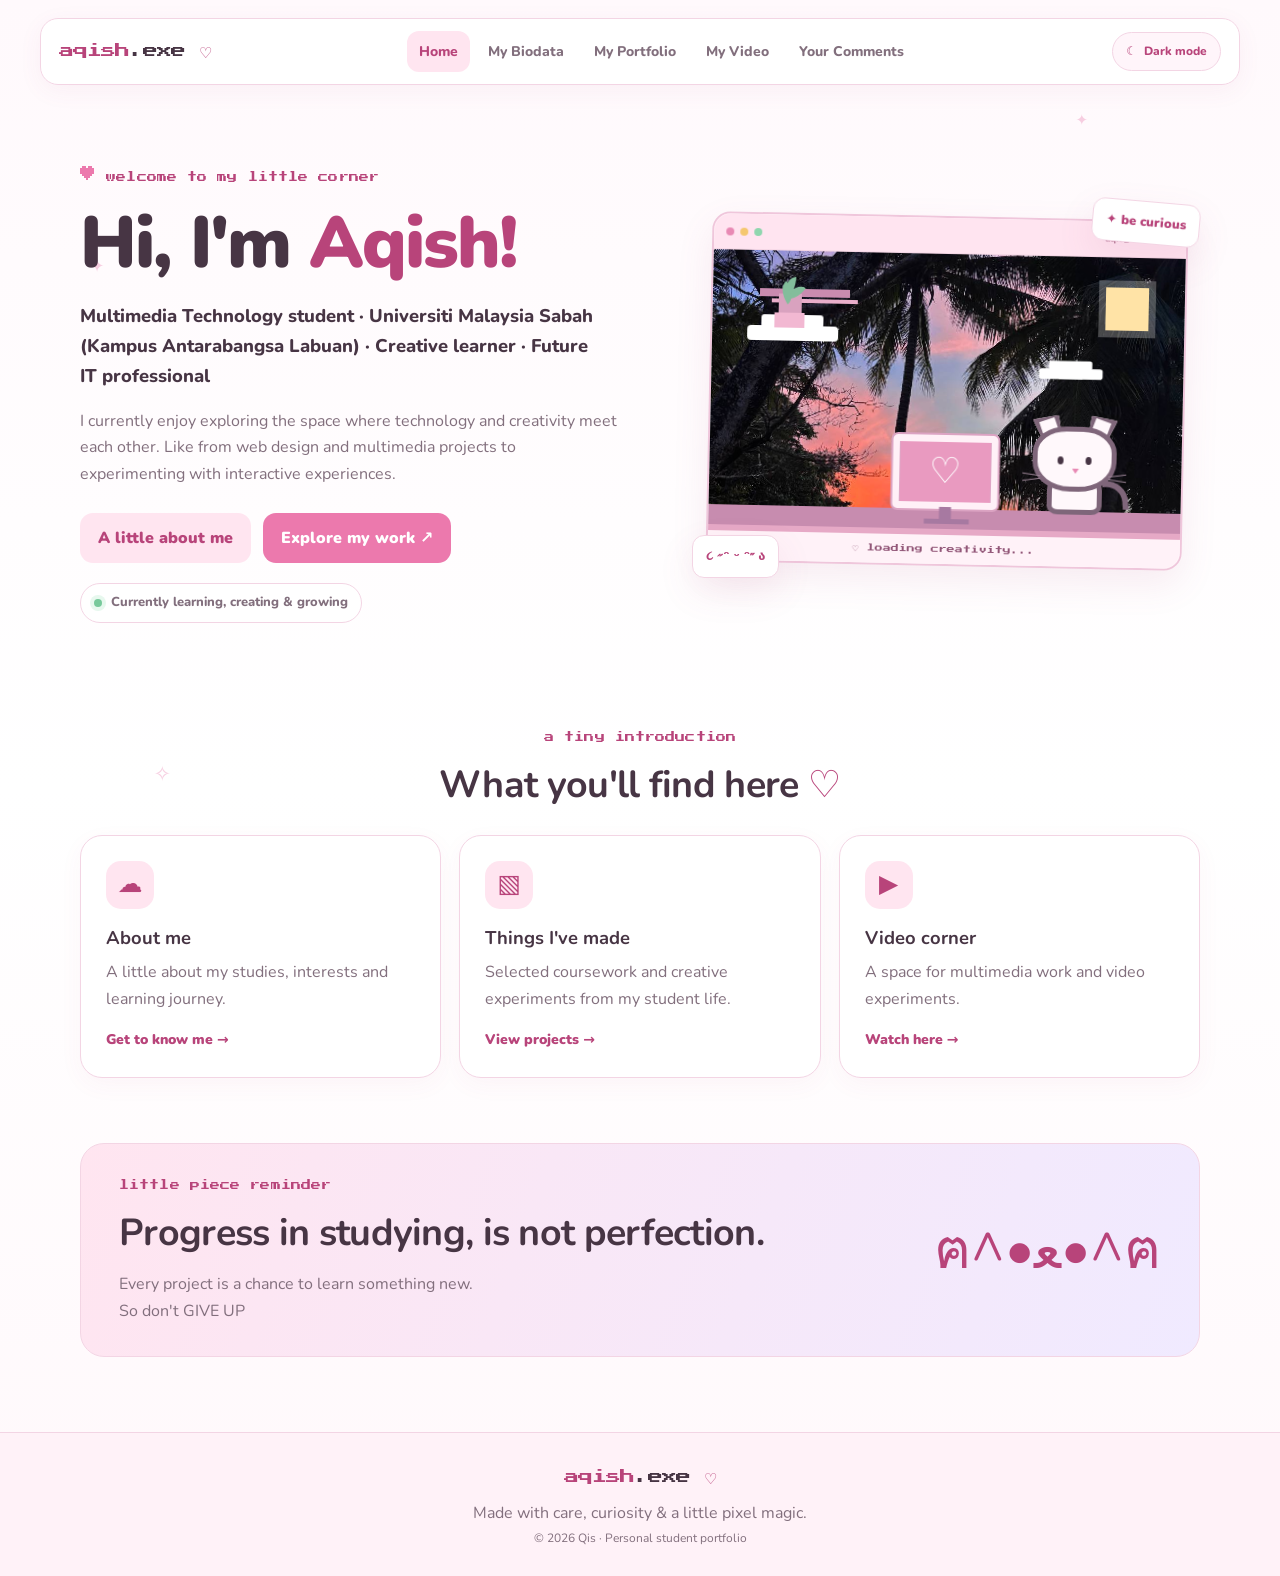
==== commit 0976a61a: "Update avatar image source in index.html" ====
--- a/index.html
+++ b/index.html
@@ -74,7 +74,7 @@
               <i></i><i></i><i></i><b></b>
             </div>
             <div class="my-avatar">
-        <img src="assets\w.png" alt="Aqish">
+        <img src="assets\12.jpg" alt="Aqish">
       </div>
             <div class="desk"></div>
             <div class="monitor">
@@ -159,4 +159,4 @@
   </footer>
 
 </body>
-</html>+</html>
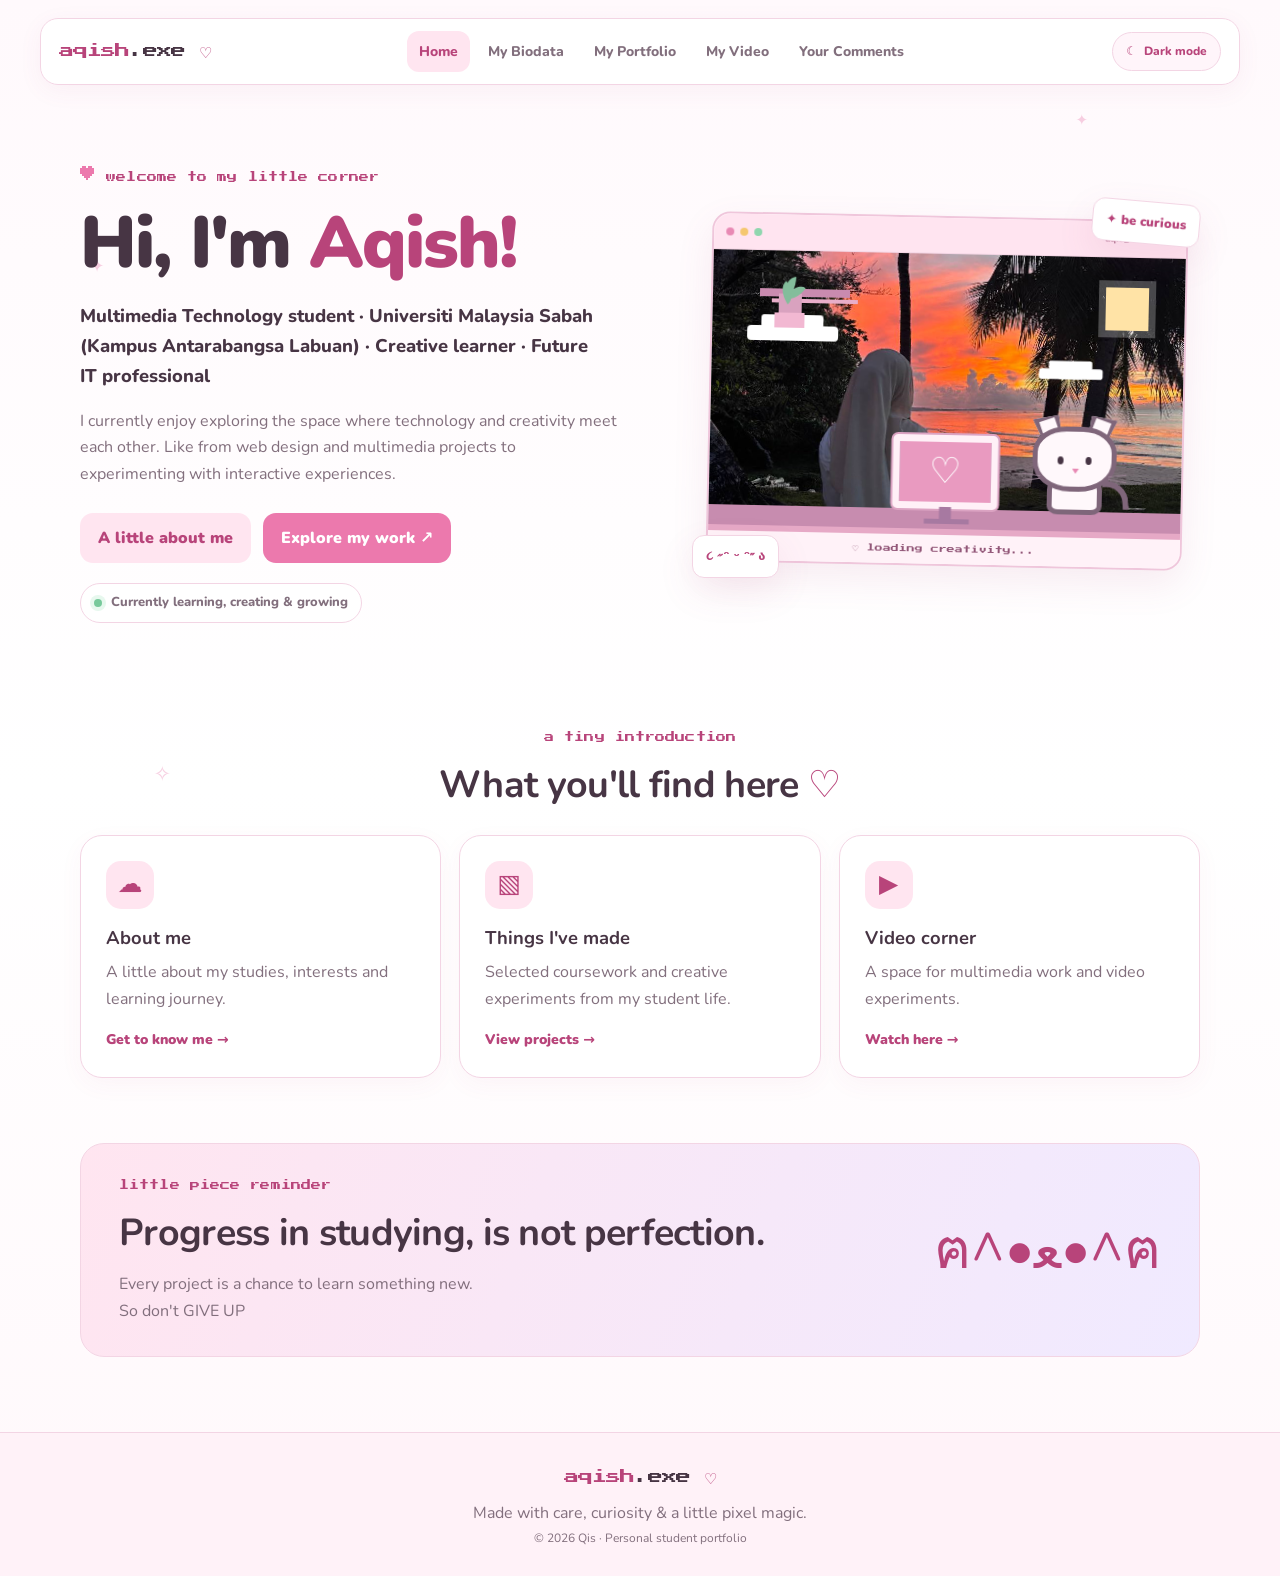
==== commit 9172a679: "Update index.html" ====
--- a/index.html
+++ b/index.html
@@ -74,7 +74,7 @@
               <i></i><i></i><i></i><b></b>
             </div>
             <div class="my-avatar">
-        <img src="assets\12.jpg" alt="Aqish">
+        <img src="assets\00.jpg" alt="Aqish">
       </div>
             <div class="desk"></div>
             <div class="monitor">
